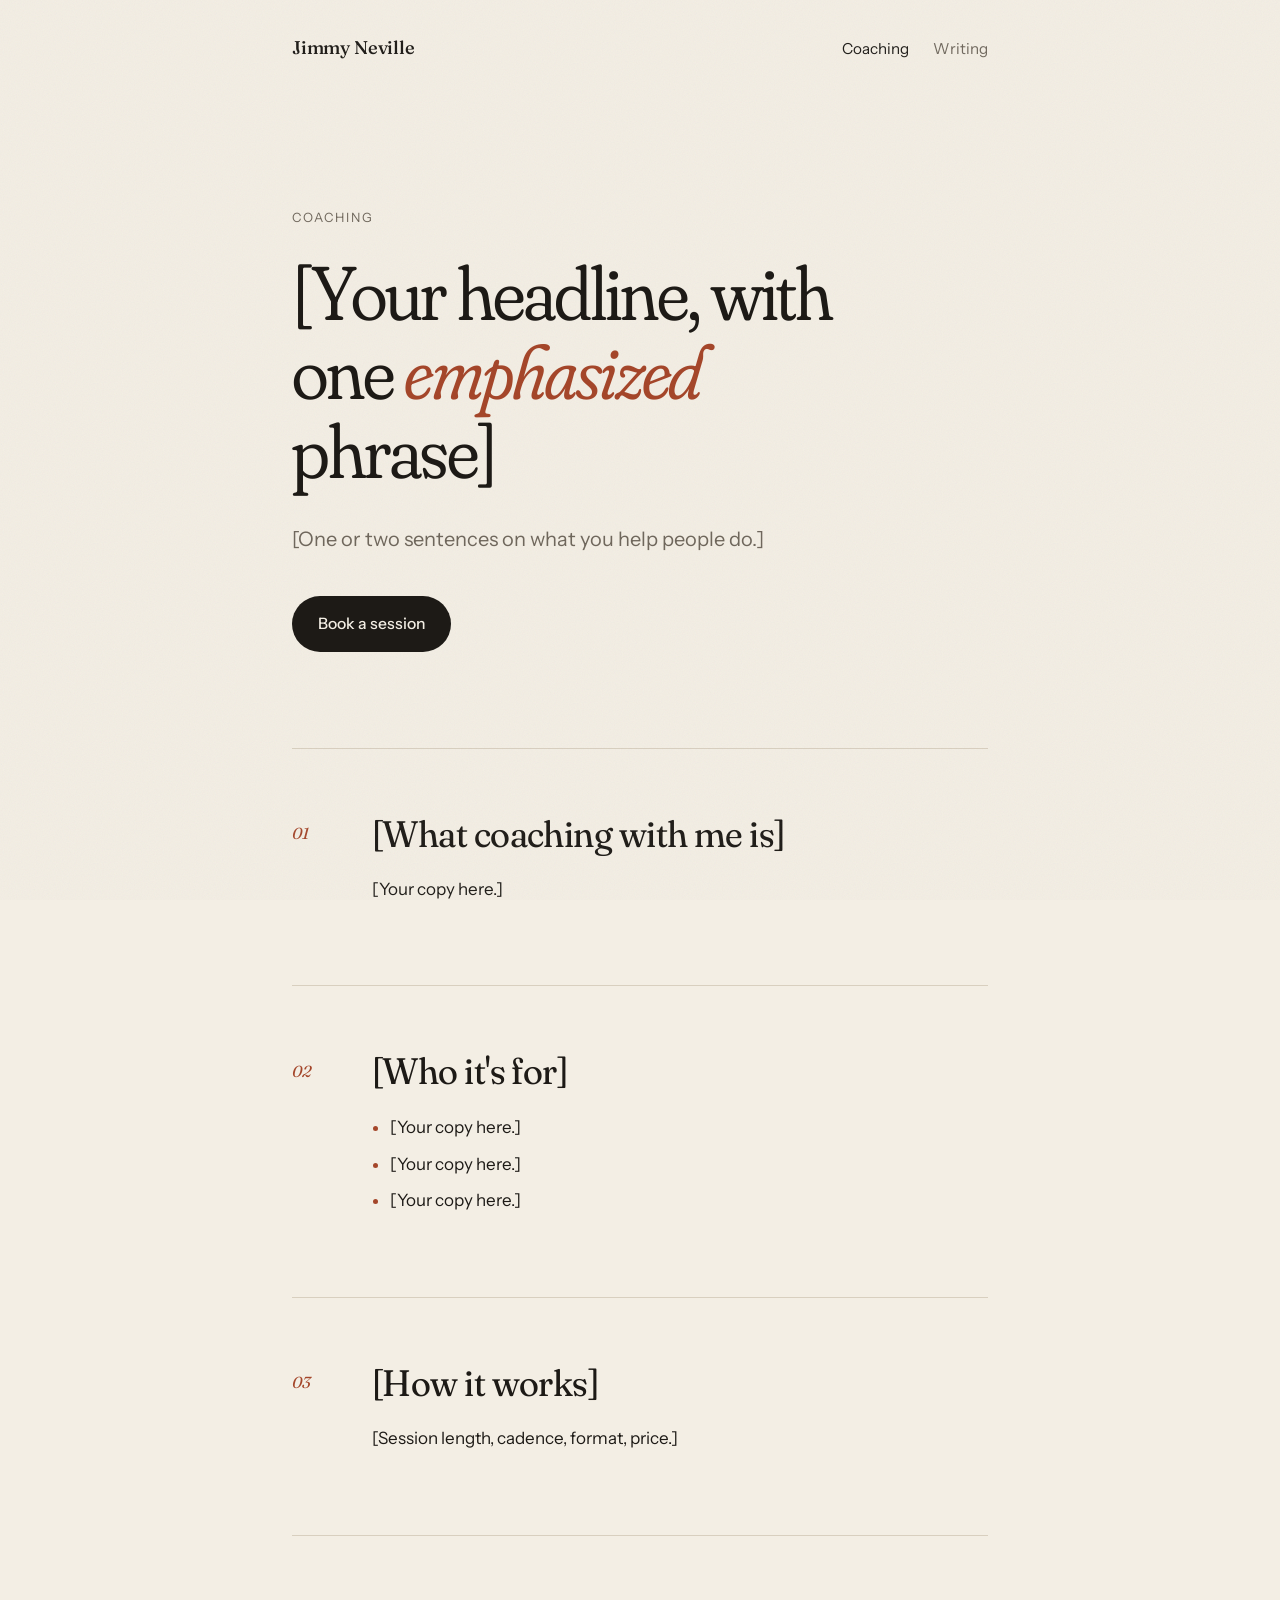
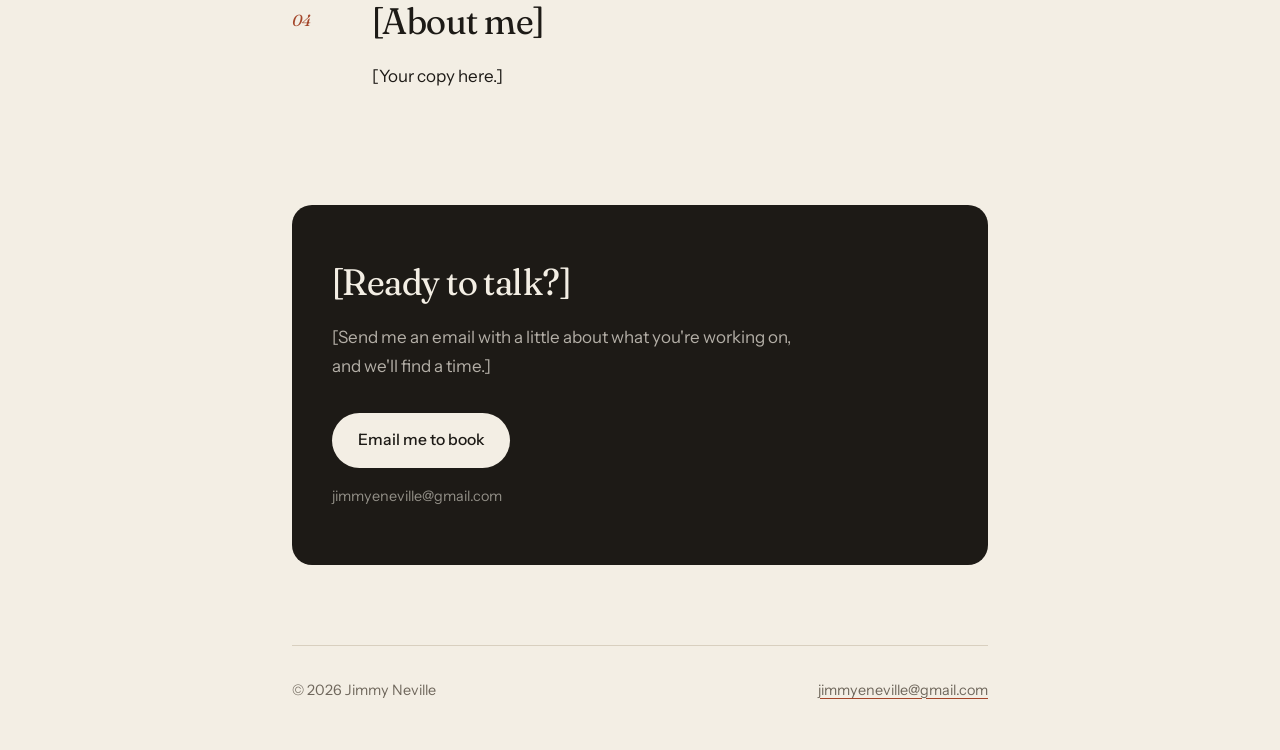
==== index.html @ 923a5997 "Initial coaching site" ====
<!doctype html>
<html lang="en">
<head>
  <meta charset="utf-8">
  <meta name="viewport" content="width=device-width, initial-scale=1">
  <title>Jimmy Neville · Coaching</title>
  <meta name="description" content="[One-sentence description of your coaching for search results and link previews.]">
  <link rel="preconnect" href="https://fonts.googleapis.com">
  <link rel="preconnect" href="https://fonts.gstatic.com" crossorigin>
  <link href="https://fonts.googleapis.com/css2?family=Fraunces:ital,opsz,wght,SOFT@0,9..144,300..600,0..100;1,9..144,300..600,0..100&family=Instrument+Sans:wght@400;500&display=swap" rel="stylesheet">
  <link rel="stylesheet" href="/style.css">
</head>
<body>
  <div class="wrap">
    <header class="site-header">
      <a class="wordmark" href="/">Jimmy Neville</a>
      <nav>
        <a href="/" aria-current="page">Coaching</a>
        <a href="/blog/">Writing</a>
      </nav>
    </header>

    <main>
      <section class="hero">
        <p class="eyebrow rise">Coaching</p>
        <h1 class="rise">[Your headline, with one <em>emphasized</em> phrase]</h1>
        <p class="lede rise">[One or two sentences on what you help people do.]</p>
        <a class="button rise" href="mailto:jimmyeneville@gmail.com?subject=Coaching%20session">Book a session</a>
      </section>

      <section class="section">
        <div class="section-num">01</div>
        <div class="section-body">
          <h2>[What coaching with me is]</h2>
          <p>[Your copy here.]</p>
        </div>
      </section>

      <section class="section">
        <div class="section-num">02</div>
        <div class="section-body">
          <h2>[Who it's for]</h2>
          <ul>
            <li>[Your copy here.]</li>
            <li>[Your copy here.]</li>
            <li>[Your copy here.]</li>
          </ul>
        </div>
      </section>

      <section class="section">
        <div class="section-num">03</div>
        <div class="section-body">
          <h2>[How it works]</h2>
          <p>[Session length, cadence, format, price.]</p>
        </div>
      </section>

      <section class="section">
        <div class="section-num">04</div>
        <div class="section-body">
          <h2>[About me]</h2>
          <p>[Your copy here.]</p>
        </div>
      </section>

      <section class="book" id="book">
        <h2>[Ready to talk?]</h2>
        <p>[Send me an email with a little about what you're working on, and we'll find a time.]</p>
        <a class="button" href="mailto:jimmyeneville@gmail.com?subject=Coaching%20session">Email me to book</a>
        <span class="email">jimmyeneville@gmail.com</span>
      </section>
    </main>

    <footer class="site-footer">
      <span>© 2026 Jimmy Neville</span>
      <a href="mailto:jimmyeneville@gmail.com">jimmyeneville@gmail.com</a>
    </footer>
  </div>
</body>
</html>
---- style.css ----
:root {
  --paper: #f3eee4;
  --ink: #1d1a16;
  --muted: #6f675c;
  --rule: #d8cfbf;
  --accent: #a4462a;
  --accent-ink: #f3eee4;
  --display: "Fraunces", Georgia, serif;
  --body: "Instrument Sans", "Helvetica Neue", sans-serif;
  --measure: 38rem;
}

@media (prefers-color-scheme: dark) {
  :root {
    --paper: #17140f;
    --ink: #ece5d8;
    --muted: #9a917f;
    --rule: #342e25;
    --accent: #e0835f;
    --accent-ink: #17140f;
  }
}

*,
*::before,
*::after { box-sizing: border-box; }

html { -webkit-text-size-adjust: 100%; }

body {
  margin: 0;
  background: var(--paper);
  color: var(--ink);
  font-family: var(--body);
  font-size: 1.0625rem;
  line-height: 1.7;
  -webkit-font-smoothing: antialiased;
}

/* Faint paper grain */
body::before {
  content: "";
  position: fixed;
  inset: 0;
  pointer-events: none;
  opacity: 0.06;
  background-image: url("data:image/svg+xml,%3Csvg xmlns='http://www.w3.org/2000/svg' width='160' height='160'%3E%3Cfilter id='n'%3E%3CfeTurbulence type='fractalNoise' baseFrequency='.85' numOctaves='3' stitchTiles='stitch'/%3E%3C/filter%3E%3Crect width='100%25' height='100%25' filter='url(%23n)'/%3E%3C/svg%3E");
}

a { color: inherit; text-decoration-color: var(--accent); text-underline-offset: 0.2em; text-decoration-thickness: 1px; }
a:hover { color: var(--accent); }

.wrap {
  max-width: calc(var(--measure) + 8rem);
  margin: 0 auto;
  padding: 0 1.25rem;
}

/* Header */
.site-header {
  display: flex;
  justify-content: space-between;
  align-items: baseline;
  padding: 2rem 0;
}
.wordmark {
  font-family: var(--display);
  font-size: 1.15rem;
  font-weight: 500;
  text-decoration: none;
  letter-spacing: -0.01em;
}
.site-header nav { display: flex; gap: 1.5rem; font-size: 0.95rem; }
.site-header nav a { text-decoration: none; color: var(--muted); }
.site-header nav a:hover,
.site-header nav a[aria-current="page"] { color: var(--ink); }

/* Hero */
.hero { padding: 7rem 0 6rem; }
.eyebrow {
  font-size: 0.8rem;
  letter-spacing: 0.14em;
  text-transform: uppercase;
  color: var(--muted);
  margin: 0 0 1.5rem;
}
h1 {
  font-family: var(--display);
  font-weight: 350;
  font-size: clamp(2.6rem, 7vw, 4.75rem);
  line-height: 1.04;
  letter-spacing: -0.025em;
  margin: 0;
  max-width: 14ch;
  font-variation-settings: "SOFT" 100, "opsz" 144;
}
h1 em { font-style: italic; color: var(--accent); }
.lede {
  font-size: 1.25rem;
  color: var(--muted);
  max-width: 32rem;
  margin: 2rem 0 2.5rem;
}

.button {
  display: inline-block;
  background: var(--ink);
  color: var(--paper);
  text-decoration: none;
  padding: 0.9rem 1.6rem;
  border-radius: 999px;
  font-weight: 500;
  font-size: 0.98rem;
  transition: background 0.2s, transform 0.2s;
}
.button:hover { background: var(--accent); color: var(--accent-ink); transform: translateY(-1px); }

/* Numbered sections */
.section {
  display: grid;
  grid-template-columns: 5rem 1fr;
  border-top: 1px solid var(--rule);
  padding: 4rem 0;
}
.section-num {
  font-family: var(--display);
  font-style: italic;
  color: var(--accent);
  font-size: 1rem;
  padding-top: 0.45rem;
}
.section-body { max-width: var(--measure); }
h2 {
  font-family: var(--display);
  font-weight: 400;
  font-size: clamp(1.75rem, 3.5vw, 2.3rem);
  line-height: 1.15;
  letter-spacing: -0.015em;
  margin: 0 0 1.25rem;
  font-variation-settings: "SOFT" 50, "opsz" 72;
}
.section-body p { margin: 0 0 1.1rem; }
.section-body ul { padding-left: 1.1rem; margin: 0 0 1.1rem; }
.section-body li { margin-bottom: 0.5rem; }
.section-body li::marker { color: var(--accent); }

/* Booking */
.book {
  background: var(--ink);
  color: var(--paper);
  border-radius: 1.25rem;
  padding: 3.5rem 2.5rem;
  margin: 2rem 0 5rem;
}
.book h2 { color: var(--paper); }
.book p { color: color-mix(in srgb, var(--paper) 70%, transparent); max-width: 30rem; margin: 0 0 2rem; }
.book .button { background: var(--paper); color: var(--ink); }
.book .button:hover { background: var(--accent); color: var(--accent-ink); }
.book .email { display: block; margin-top: 1rem; font-size: 0.9rem; color: color-mix(in srgb, var(--paper) 55%, transparent); }

/* Blog */
.page-title { padding: 5rem 0 3rem; }
.post-list { list-style: none; padding: 0; margin: 0 0 6rem; border-top: 1px solid var(--rule); }
.post-list li { border-bottom: 1px solid var(--rule); }
.post-list a {
  display: grid;
  grid-template-columns: 8rem 1fr;
  gap: 1rem;
  padding: 1.6rem 0;
  text-decoration: none;
}
.post-list time { color: var(--muted); font-size: 0.9rem; padding-top: 0.3rem; }
.post-list .title { font-family: var(--display); font-size: 1.5rem; line-height: 1.25; }
.post-list a:hover .title { color: var(--accent); }
.empty { color: var(--muted); padding: 1.6rem 0; }

.post { max-width: var(--measure); margin: 0 auto; padding: 5rem 0 6rem; }
.post header { margin-bottom: 3rem; }
.post h1 { font-size: clamp(2.2rem, 5vw, 3.4rem); max-width: none; }
.post time { display: block; color: var(--muted); font-size: 0.9rem; margin-top: 1.25rem; }
.post h2 { font-size: 1.6rem; margin-top: 2.5rem; }
.post p { margin: 0 0 1.3rem; }
.post blockquote {
  margin: 2rem 0;
  padding-left: 1.25rem;
  border-left: 2px solid var(--accent);
  font-family: var(--display);
  font-style: italic;
  font-size: 1.3rem;
  line-height: 1.5;
}
.back { display: inline-block; margin-top: 3rem; color: var(--muted); text-decoration: none; }

/* Footer */
.site-footer {
  border-top: 1px solid var(--rule);
  padding: 2rem 0 3rem;
  font-size: 0.9rem;
  color: var(--muted);
  display: flex;
  justify-content: space-between;
  gap: 1rem;
  flex-wrap: wrap;
}
.site-footer a { color: var(--muted); }

/* Load-in */
@keyframes rise { from { opacity: 0; transform: translateY(14px); } to { opacity: 1; transform: none; } }
.rise { animation: rise 0.9s cubic-bezier(.2,.7,.2,1) both; }
.rise:nth-child(2) { animation-delay: 0.12s; }
.rise:nth-child(3) { animation-delay: 0.24s; }
.rise:nth-child(4) { animation-delay: 0.36s; }
@media (prefers-reduced-motion: reduce) { .rise { animation: none; } }

@media (max-width: 640px) {
  .hero { padding: 4rem 0 4rem; }
  .section { grid-template-columns: 1fr; padding: 3rem 0; }
  .section-num { padding: 0 0 0.75rem; }
  .book { padding: 2.5rem 1.5rem; }
  .post-list a { grid-template-columns: 1fr; gap: 0.25rem; }
}
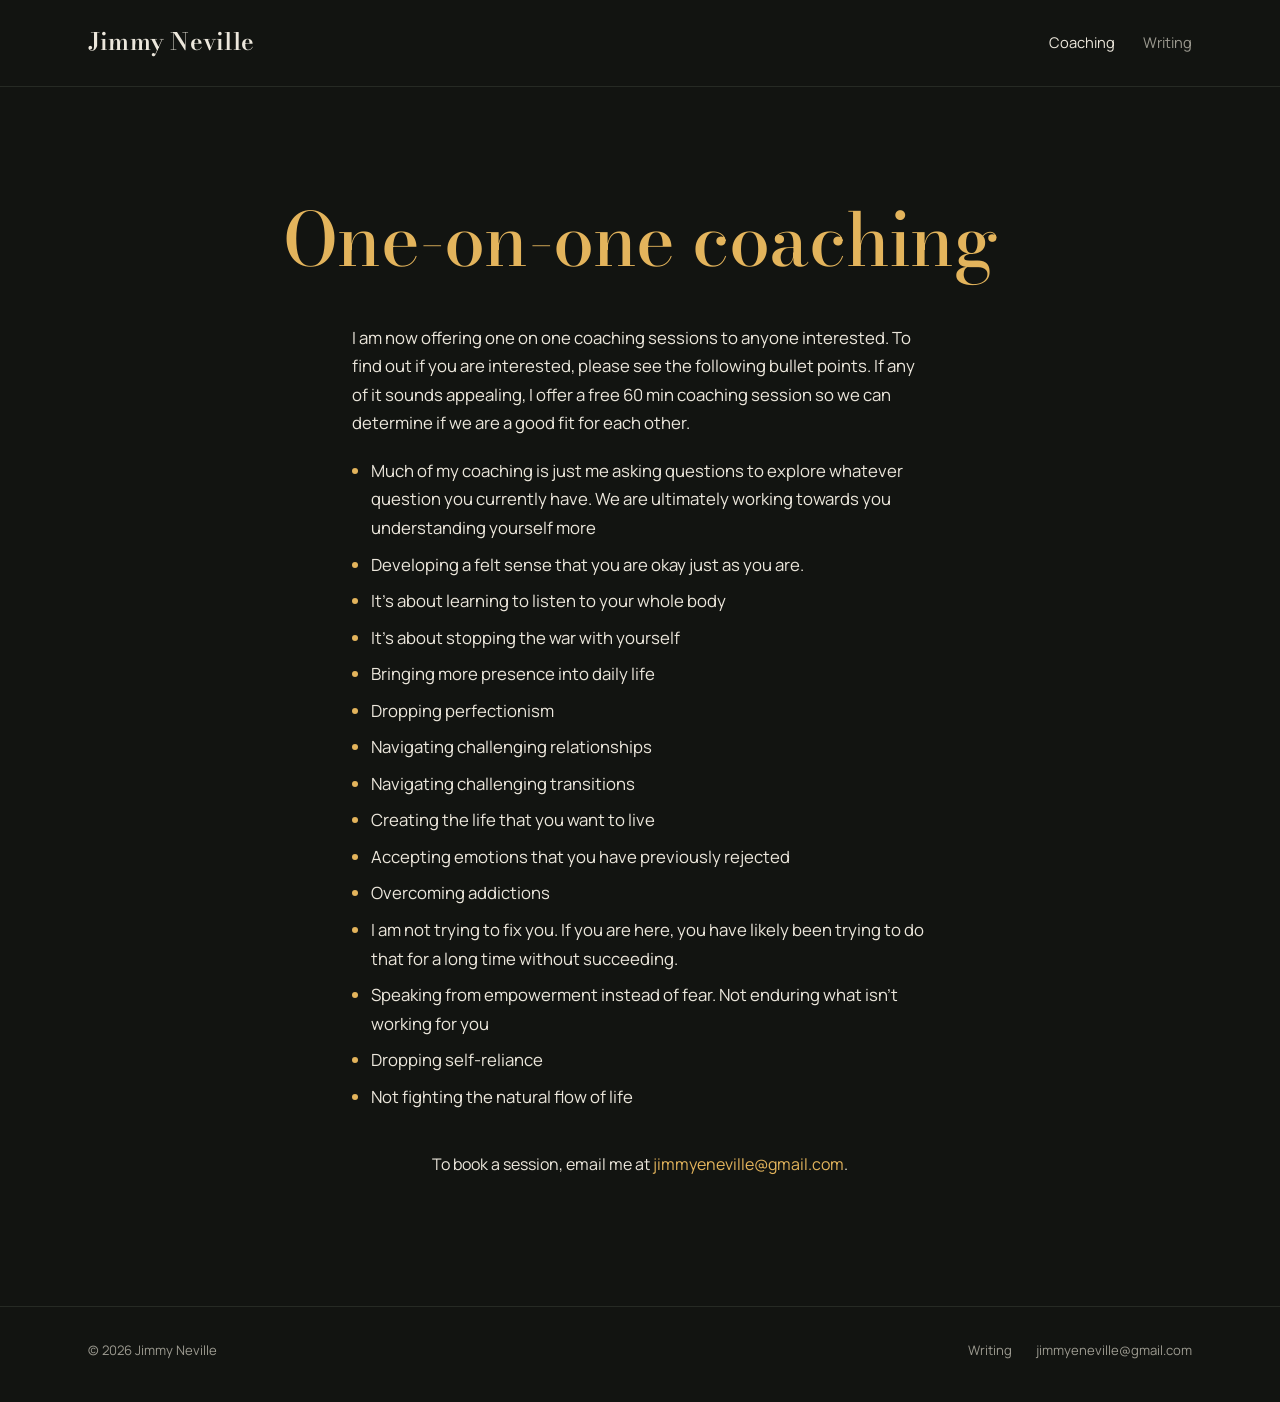
==== commit bc6bff90: "Redesign, first two posts, and favicon" ====
--- a/index.html
+++ b/index.html
@@ -3,79 +3,60 @@
 <head>
   <meta charset="utf-8">
   <meta name="viewport" content="width=device-width, initial-scale=1">
+  <link rel="icon" href="/favicon.svg" type="image/svg+xml">
   <title>Jimmy Neville · Coaching</title>
   <meta name="description" content="[One-sentence description of your coaching for search results and link previews.]">
   <link rel="preconnect" href="https://fonts.googleapis.com">
   <link rel="preconnect" href="https://fonts.gstatic.com" crossorigin>
-  <link href="https://fonts.googleapis.com/css2?family=Fraunces:ital,opsz,wght,SOFT@0,9..144,300..600,0..100;1,9..144,300..600,0..100&family=Instrument+Sans:wght@400;500&display=swap" rel="stylesheet">
+  <link href="https://fonts.googleapis.com/css2?family=Bodoni+Moda:opsz,wght@6..96,400;6..96,500;6..96,600&family=Manrope:wght@400;500;600&display=swap" rel="stylesheet">
   <link rel="stylesheet" href="/style.css">
 </head>
 <body>
-  <div class="wrap">
-    <header class="site-header">
+  <header class="site-header">
+    <div class="wrap">
       <a class="wordmark" href="/">Jimmy Neville</a>
       <nav>
         <a href="/" aria-current="page">Coaching</a>
         <a href="/blog/">Writing</a>
       </nav>
-    </header>
+    </div>
+  </header>
 
-    <main>
-      <section class="hero">
-        <p class="eyebrow rise">Coaching</p>
-        <h1 class="rise">[Your headline, with one <em>emphasized</em> phrase]</h1>
-        <p class="lede rise">[One or two sentences on what you help people do.]</p>
-        <a class="button rise" href="mailto:jimmyeneville@gmail.com?subject=Coaching%20session">Book a session</a>
-      </section>
+  <main class="wrap">
+    <section class="section hero">
+      <h1 class="gold">One-on-one coaching</h1>
+      <div class="intro">
+        <p>I am now offering one on one coaching sessions to anyone interested. To find out if you are interested, please see the following bullet points. If any of it sounds appealing, I offer a free 60 min coaching session so we can determine if we are a good fit for each other.</p>
+        <ul>
+          <li>Much of my coaching is just me asking questions to explore whatever question you currently have. We are ultimately working towards you understanding yourself more</li>
+          <li>Developing a felt sense that you are okay just as you are.</li>
+          <li>It's about learning to listen to your whole body</li>
+          <li>It's about stopping the war with yourself</li>
+          <li>Bringing more presence into daily life</li>
+          <li>Dropping perfectionism</li>
+          <li>Navigating challenging relationships</li>
+          <li>Navigating challenging transitions</li>
+          <li>Creating the life that you want to live</li>
+          <li>Accepting emotions that you have previously rejected</li>
+          <li>Overcoming addictions</li>
+          <li>I am not trying to fix you. If you are here, you have likely been trying to do that for a long time without succeeding.</li>
+          <li>Speaking from empowerment instead of fear. Not enduring what isn't working for you</li>
+          <li>Dropping self-reliance</li>
+          <li>Not fighting the natural flow of life</li>
+        </ul>
+      </div>
+      <p class="book-line">To book a session, email me at <span class="email">jimmyeneville@gmail.com</span>.</p>
+    </section>
+  </main>
 
-      <section class="section">
-        <div class="section-num">01</div>
-        <div class="section-body">
-          <h2>[What coaching with me is]</h2>
-          <p>[Your copy here.]</p>
-        </div>
-      </section>
-
-      <section class="section">
-        <div class="section-num">02</div>
-        <div class="section-body">
-          <h2>[Who it's for]</h2>
-          <ul>
-            <li>[Your copy here.]</li>
-            <li>[Your copy here.]</li>
-            <li>[Your copy here.]</li>
-          </ul>
-        </div>
-      </section>
-
-      <section class="section">
-        <div class="section-num">03</div>
-        <div class="section-body">
-          <h2>[How it works]</h2>
-          <p>[Session length, cadence, format, price.]</p>
-        </div>
-      </section>
-
-      <section class="section">
-        <div class="section-num">04</div>
-        <div class="section-body">
-          <h2>[About me]</h2>
-          <p>[Your copy here.]</p>
-        </div>
-      </section>
-
-      <section class="book" id="book">
-        <h2>[Ready to talk?]</h2>
-        <p>[Send me an email with a little about what you're working on, and we'll find a time.]</p>
-        <a class="button" href="mailto:jimmyeneville@gmail.com?subject=Coaching%20session">Email me to book</a>
-        <span class="email">jimmyeneville@gmail.com</span>
-      </section>
-    </main>
-
-    <footer class="site-footer">
+  <footer class="site-footer">
+    <div class="wrap">
       <span>© 2026 Jimmy Neville</span>
-      <a href="mailto:jimmyeneville@gmail.com">jimmyeneville@gmail.com</a>
-    </footer>
-  </div>
+      <nav>
+        <a href="/blog/">Writing</a>
+        <span>jimmyeneville@gmail.com</span>
+      </nav>
+    </div>
+  </footer>
 </body>
 </html>
--- a/style.css
+++ b/style.css
@@ -1,24 +1,14 @@
 :root {
-  --paper: #f3eee4;
-  --ink: #1d1a16;
-  --muted: #6f675c;
-  --rule: #d8cfbf;
-  --accent: #a4462a;
-  --accent-ink: #f3eee4;
-  --display: "Fraunces", Georgia, serif;
-  --body: "Instrument Sans", "Helvetica Neue", sans-serif;
-  --measure: 38rem;
-}
-
-@media (prefers-color-scheme: dark) {
-  :root {
-    --paper: #17140f;
-    --ink: #ece5d8;
-    --muted: #9a917f;
-    --rule: #342e25;
-    --accent: #e0835f;
-    --accent-ink: #17140f;
-  }
+  --bg: #121411;
+  --card: #181b17;
+  --line: #262a24;
+  --ink: #ece7dc;
+  --muted: #9c9a90;
+  --gold: #e3b45c;
+  --gold-ink: #16140f;
+  --display: "Bodoni Moda", "Didot", Georgia, serif;
+  --body: "Manrope", "Helvetica Neue", sans-serif;
+  --wide: 72rem;
 }
 
 *,
@@ -29,193 +19,202 @@
 
 body {
   margin: 0;
-  background: var(--paper);
+  background: var(--bg);
   color: var(--ink);
   font-family: var(--body);
-  font-size: 1.0625rem;
+  font-size: 1rem;
   line-height: 1.7;
   -webkit-font-smoothing: antialiased;
 }
 
-/* Faint paper grain */
-body::before {
-  content: "";
-  position: fixed;
-  inset: 0;
-  pointer-events: none;
-  opacity: 0.06;
-  background-image: url("data:image/svg+xml,%3Csvg xmlns='http://www.w3.org/2000/svg' width='160' height='160'%3E%3Cfilter id='n'%3E%3CfeTurbulence type='fractalNoise' baseFrequency='.85' numOctaves='3' stitchTiles='stitch'/%3E%3C/filter%3E%3Crect width='100%25' height='100%25' filter='url(%23n)'/%3E%3C/svg%3E");
-}
-
-a { color: inherit; text-decoration-color: var(--accent); text-underline-offset: 0.2em; text-decoration-thickness: 1px; }
-a:hover { color: var(--accent); }
+a { color: inherit; }
 
 .wrap {
-  max-width: calc(var(--measure) + 8rem);
+  max-width: var(--wide);
   margin: 0 auto;
-  padding: 0 1.25rem;
+  padding: 0 1.5rem;
 }
 
 /* Header */
-.site-header {
+.site-header { border-bottom: 1px solid var(--line); }
+.site-header .wrap {
   display: flex;
   justify-content: space-between;
-  align-items: baseline;
-  padding: 2rem 0;
+  align-items: center;
+  padding-top: 1.4rem;
+  padding-bottom: 1.4rem;
 }
 .wordmark {
   font-family: var(--display);
-  font-size: 1.15rem;
-  font-weight: 500;
+  font-size: 1.5rem;
+  font-weight: 600;
+  font-variation-settings: "opsz" 11;
+  letter-spacing: 0.01em;
   text-decoration: none;
-  letter-spacing: -0.01em;
-}
-.site-header nav { display: flex; gap: 1.5rem; font-size: 0.95rem; }
+}
+.site-header nav { display: flex; align-items: center; gap: 1.75rem; font-size: 0.92rem; }
 .site-header nav a { text-decoration: none; color: var(--muted); }
 .site-header nav a:hover,
 .site-header nav a[aria-current="page"] { color: var(--ink); }
-
-/* Hero */
-.hero { padding: 7rem 0 6rem; }
+.site-header nav a.button { color: var(--gold-ink); }
+
+/* Buttons */
+.button {
+  display: inline-block;
+  background: var(--gold);
+  color: var(--gold-ink);
+  text-decoration: none;
+  font-family: var(--body);
+  font-weight: 600;
+  font-size: 0.92rem;
+  padding: 0.7rem 1.35rem;
+  border: 0;
+  border-radius: 999px;
+  cursor: pointer;
+  transition: filter 0.2s, transform 0.2s;
+}
+.button:hover { filter: brightness(1.08); transform: translateY(-1px); }
+.button.large { font-size: 1rem; padding: 0.95rem 1.9rem; }
+
+/* Type */
 .eyebrow {
-  font-size: 0.8rem;
-  letter-spacing: 0.14em;
+  font-size: 0.72rem;
+  letter-spacing: 0.22em;
   text-transform: uppercase;
   color: var(--muted);
-  margin: 0 0 1.5rem;
-}
-h1 {
-  font-family: var(--display);
-  font-weight: 350;
-  font-size: clamp(2.6rem, 7vw, 4.75rem);
-  line-height: 1.04;
-  letter-spacing: -0.025em;
+  margin: 0 0 1.75rem;
+}
+.eyebrow.gold { color: var(--gold); }
+h1.gold { color: var(--gold); font-weight: 500; font-variation-settings: "opsz" 18; }
+h1, h2, h3 {
+  font-family: var(--display);
+  font-weight: 400;
+  letter-spacing: -0.01em;
   margin: 0;
-  max-width: 14ch;
-  font-variation-settings: "SOFT" 100, "opsz" 144;
-}
-h1 em { font-style: italic; color: var(--accent); }
-.lede {
-  font-size: 1.25rem;
-  color: var(--muted);
-  max-width: 32rem;
-  margin: 2rem 0 2.5rem;
-}
-
-.button {
-  display: inline-block;
-  background: var(--ink);
-  color: var(--paper);
+}
+h1 { font-size: clamp(2.6rem, 6.5vw, 4.6rem); line-height: 1.1; }
+h2 { font-size: clamp(1.9rem, 4vw, 2.8rem); line-height: 1.15; }
+.lede { color: var(--muted); font-size: 1.05rem; max-width: 34rem; margin: 1.5rem auto 2.25rem; }
+.intro { max-width: 36rem; margin: 2.75rem auto 2.5rem; text-align: left; font-size: 1.05rem; }
+.section .intro p { color: var(--ink); margin: 0 0 1.2rem; }
+.intro ul { margin: 0 0 1.2rem; padding-left: 1.2rem; }
+.intro li { margin-bottom: 0.5rem; }
+.intro li::marker { color: var(--gold); }
+.book-line { color: var(--ink) !important; }
+.book-line .email { color: var(--gold); user-select: all; }
+.note { display: block; margin-top: 0.9rem; font-size: 0.82rem; color: var(--muted); }
+
+/* Sections */
+.section {
+  border-bottom: 1px solid var(--line);
+  padding: 6rem 0;
+  text-align: center;
+}
+.section:last-child { border-bottom: 0; }
+.narrow { max-width: 38rem; margin: 0 auto; }
+.hero { padding: 7rem 0; }
+.hero h1 { max-width: 16ch; margin: 0 auto; }
+.section p { color: var(--muted); }
+
+.lines { max-width: 40rem; margin: 0 auto; }
+.lines p {
+  font-family: var(--display);
+  font-size: clamp(1.3rem, 2.6vw, 1.65rem);
+  line-height: 1.4;
+  color: var(--ink);
+  margin: 0;
+  padding: 1.5rem 0;
+  border-bottom: 1px solid var(--line);
+}
+.lines p:first-child { padding-top: 0; }
+.lines p:last-child { border-bottom: 0; }
+
+/* Writing */
+.page-title { text-align: center; padding: 5.5rem 0 3.5rem; }
+.page-title h1 { font-size: clamp(3rem, 7vw, 4.5rem); }
+.page-title p { color: var(--muted); margin: 0.75rem 0 0; }
+
+.post-list { list-style: none; padding: 0; margin: 0 0 7rem; display: grid; gap: 1rem; }
+.post-list a {
+  display: block;
+  background: var(--card);
+  border: 1px solid var(--line);
+  border-radius: 0.6rem;
+  padding: 1.9rem 1.8rem;
   text-decoration: none;
-  padding: 0.9rem 1.6rem;
+  transition: border-color 0.2s;
+}
+.post-list a:hover { border-color: color-mix(in srgb, var(--gold) 45%, var(--line)); }
+.post-list time,
+.post time {
+  display: block;
+  font-size: 0.7rem;
+  letter-spacing: 0.2em;
+  text-transform: uppercase;
+  color: var(--gold);
+  margin-bottom: 0.6rem;
+}
+.post-list h2 { font-size: clamp(1.5rem, 3vw, 1.85rem); }
+.post-list p { color: var(--muted); margin: 0.6rem 0 0; font-size: 0.95rem; }
+
+.subscribe {
+  border-top: 1px solid var(--line);
+  border-bottom: 1px solid var(--line);
+  padding: 3.5rem 0;
+  margin-bottom: 7rem;
+  text-align: center;
+}
+.subscribe h2 { font-size: clamp(1.6rem, 3vw, 2rem); }
+.subscribe p { color: var(--muted); font-size: 0.92rem; margin: 0.9rem 0 1.4rem; }
+.subscribe form { display: flex; gap: 0.6rem; justify-content: center; flex-wrap: wrap; }
+.subscribe input {
+  width: min(100%, 16.5rem);
+  background: transparent;
+  border: 1px solid var(--line);
   border-radius: 999px;
-  font-weight: 500;
-  font-size: 0.98rem;
-  transition: background 0.2s, transform 0.2s;
-}
-.button:hover { background: var(--accent); color: var(--accent-ink); transform: translateY(-1px); }
-
-/* Numbered sections */
-.section {
-  display: grid;
-  grid-template-columns: 5rem 1fr;
-  border-top: 1px solid var(--rule);
-  padding: 4rem 0;
-}
-.section-num {
-  font-family: var(--display);
-  font-style: italic;
-  color: var(--accent);
-  font-size: 1rem;
-  padding-top: 0.45rem;
-}
-.section-body { max-width: var(--measure); }
-h2 {
-  font-family: var(--display);
-  font-weight: 400;
-  font-size: clamp(1.75rem, 3.5vw, 2.3rem);
-  line-height: 1.15;
-  letter-spacing: -0.015em;
-  margin: 0 0 1.25rem;
-  font-variation-settings: "SOFT" 50, "opsz" 72;
-}
-.section-body p { margin: 0 0 1.1rem; }
-.section-body ul { padding-left: 1.1rem; margin: 0 0 1.1rem; }
-.section-body li { margin-bottom: 0.5rem; }
-.section-body li::marker { color: var(--accent); }
-
-/* Booking */
-.book {
-  background: var(--ink);
-  color: var(--paper);
-  border-radius: 1.25rem;
-  padding: 3.5rem 2.5rem;
-  margin: 2rem 0 5rem;
-}
-.book h2 { color: var(--paper); }
-.book p { color: color-mix(in srgb, var(--paper) 70%, transparent); max-width: 30rem; margin: 0 0 2rem; }
-.book .button { background: var(--paper); color: var(--ink); }
-.book .button:hover { background: var(--accent); color: var(--accent-ink); }
-.book .email { display: block; margin-top: 1rem; font-size: 0.9rem; color: color-mix(in srgb, var(--paper) 55%, transparent); }
-
-/* Blog */
-.page-title { padding: 5rem 0 3rem; }
-.post-list { list-style: none; padding: 0; margin: 0 0 6rem; border-top: 1px solid var(--rule); }
-.post-list li { border-bottom: 1px solid var(--rule); }
-.post-list a {
-  display: grid;
-  grid-template-columns: 8rem 1fr;
-  gap: 1rem;
-  padding: 1.6rem 0;
-  text-decoration: none;
-}
-.post-list time { color: var(--muted); font-size: 0.9rem; padding-top: 0.3rem; }
-.post-list .title { font-family: var(--display); font-size: 1.5rem; line-height: 1.25; }
-.post-list a:hover .title { color: var(--accent); }
-.empty { color: var(--muted); padding: 1.6rem 0; }
-
-.post { max-width: var(--measure); margin: 0 auto; padding: 5rem 0 6rem; }
-.post header { margin-bottom: 3rem; }
-.post h1 { font-size: clamp(2.2rem, 5vw, 3.4rem); max-width: none; }
-.post time { display: block; color: var(--muted); font-size: 0.9rem; margin-top: 1.25rem; }
-.post h2 { font-size: 1.6rem; margin-top: 2.5rem; }
-.post p { margin: 0 0 1.3rem; }
+  color: var(--ink);
+  font: inherit;
+  font-size: 0.9rem;
+  padding: 0.7rem 1rem;
+}
+.subscribe input::placeholder { color: color-mix(in srgb, var(--muted) 70%, transparent); }
+.subscribe input:focus { outline: none; border-color: var(--gold); }
+
+.post { max-width: 40rem; margin: 0 auto; padding: 5.5rem 0 6rem; }
+.post header { text-align: center; margin-bottom: 3.5rem; }
+.post h1 { font-size: clamp(2.3rem, 5vw, 3.4rem); }
+.post h2 { font-size: 1.7rem; margin: 2.75rem 0 1rem; }
+.post p { margin: 0 0 1.35rem; font-size: 1.05rem; }
 .post blockquote {
-  margin: 2rem 0;
+  margin: 2.25rem 0;
   padding-left: 1.25rem;
-  border-left: 2px solid var(--accent);
-  font-family: var(--display);
-  font-style: italic;
-  font-size: 1.3rem;
-  line-height: 1.5;
-}
-.back { display: inline-block; margin-top: 3rem; color: var(--muted); text-decoration: none; }
+  border-left: 2px solid var(--gold);
+  font-family: var(--display);
+  font-size: 1.4rem;
+  line-height: 1.45;
+}
+.back { display: inline-block; margin-top: 2.5rem; color: var(--muted); text-decoration: none; font-size: 0.92rem; }
+.back:hover { color: var(--ink); }
 
 /* Footer */
-.site-footer {
-  border-top: 1px solid var(--rule);
-  padding: 2rem 0 3rem;
-  font-size: 0.9rem;
-  color: var(--muted);
+.site-footer { border-top: 1px solid var(--line); }
+.site-footer .wrap {
   display: flex;
   justify-content: space-between;
   gap: 1rem;
   flex-wrap: wrap;
-}
-.site-footer a { color: var(--muted); }
-
-/* Load-in */
-@keyframes rise { from { opacity: 0; transform: translateY(14px); } to { opacity: 1; transform: none; } }
-.rise { animation: rise 0.9s cubic-bezier(.2,.7,.2,1) both; }
-.rise:nth-child(2) { animation-delay: 0.12s; }
-.rise:nth-child(3) { animation-delay: 0.24s; }
-.rise:nth-child(4) { animation-delay: 0.36s; }
-@media (prefers-reduced-motion: reduce) { .rise { animation: none; } }
+  padding-top: 2rem;
+  padding-bottom: 2.5rem;
+  font-size: 0.82rem;
+  color: var(--muted);
+}
+.site-footer nav { display: flex; gap: 1.5rem; }
+.site-footer a { text-decoration: none; }
+.site-footer a:hover { color: var(--ink); }
 
 @media (max-width: 640px) {
-  .hero { padding: 4rem 0 4rem; }
-  .section { grid-template-columns: 1fr; padding: 3rem 0; }
-  .section-num { padding: 0 0 0.75rem; }
-  .book { padding: 2.5rem 1.5rem; }
-  .post-list a { grid-template-columns: 1fr; gap: 0.25rem; }
-}
+  .site-header nav { gap: 1rem; }
+  .hero { padding: 4.5rem 0; }
+  .section { padding: 4rem 0; }
+  .post-list a { padding: 1.5rem 1.25rem; }
+}
